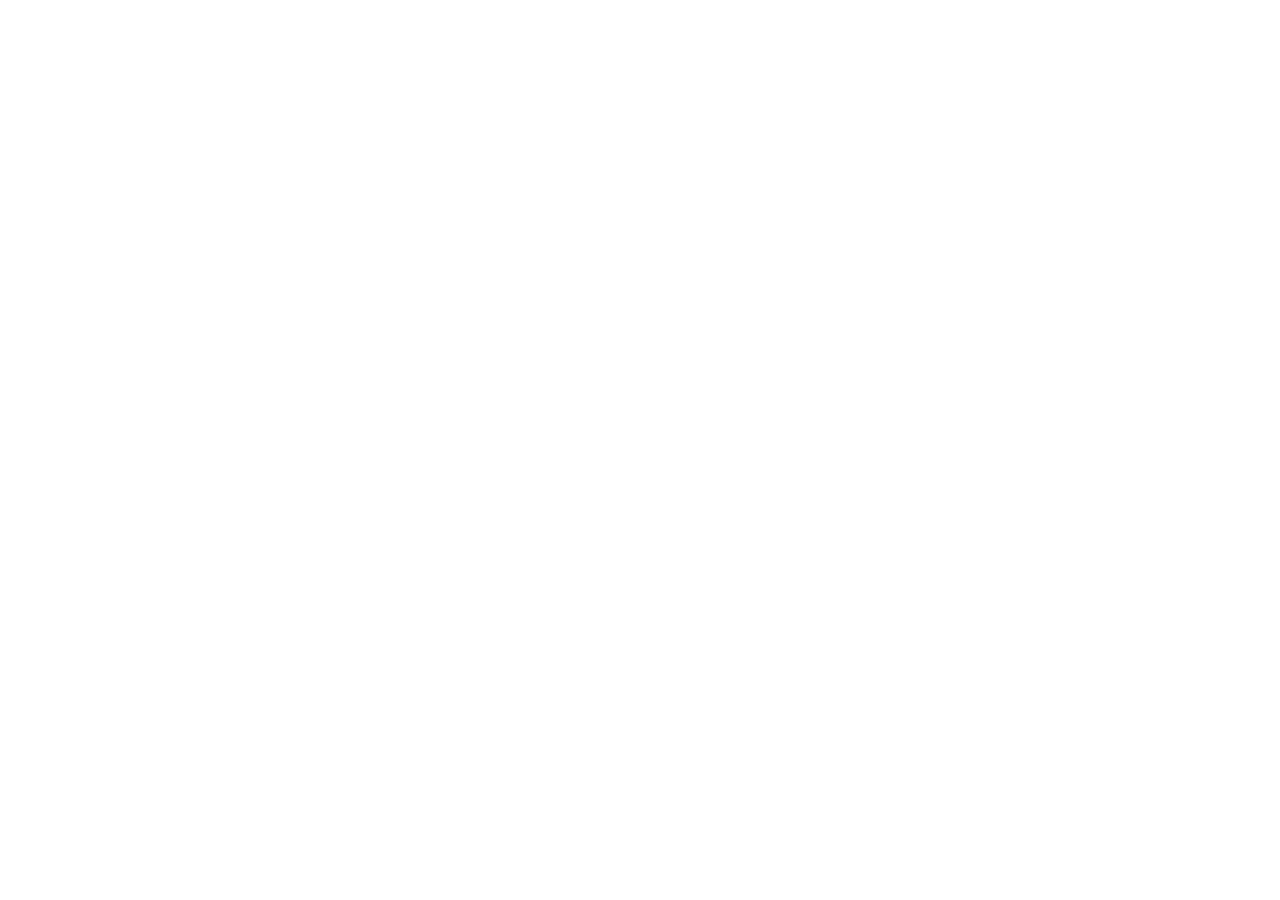
==== index.html @ d02ed981 "iniciando proyecto" ====
<!DOCTYPE html>
<html lang="en">
<head>
    <meta charset="UTF-8">
    <meta name="viewport" content="width=device-width, initial-scale=1.0">
    <title>Restaurante</title>
    <link rel="stylesheet" href="./css/normalize.css">
    <link rel="preconnect" href="https://fonts.googleapis.com">
    <link rel="preconnect" href="https://fonts.gstatic.com" crossorigin>
    <link href="https://fonts.googleapis.com/css2?family=Open+Sans:ital@0;1&display=swap" rel="stylesheet">
    <link rel="preconnect" href="https://fonts.googleapis.com">
    <link rel="preconnect" href="https://fonts.gstatic.com" crossorigin>
    <link href="https://fonts.googleapis.com/css2?family=Open+Sans:ital@0;1&family=PT+Sans&display=swap" rel="stylesheet">
    <link rel="stylesheet" href="./css/style.css">
</head>
<body>
    
</body>
</html>
---- css/style.css ----
:root {
    --fuenteHeading: 
}



.open-sans {
  font-family: "Open Sans", sans-serif;
  font-optical-sizing: auto;
  font-weight: 400;
  font-style: normal;
  font-variation-settings:
    "wdth" 100;
}

.pt-sans-regular {
  font-family: "PT Sans", sans-serif;
  font-weight: 400;
  font-style: normal;
}
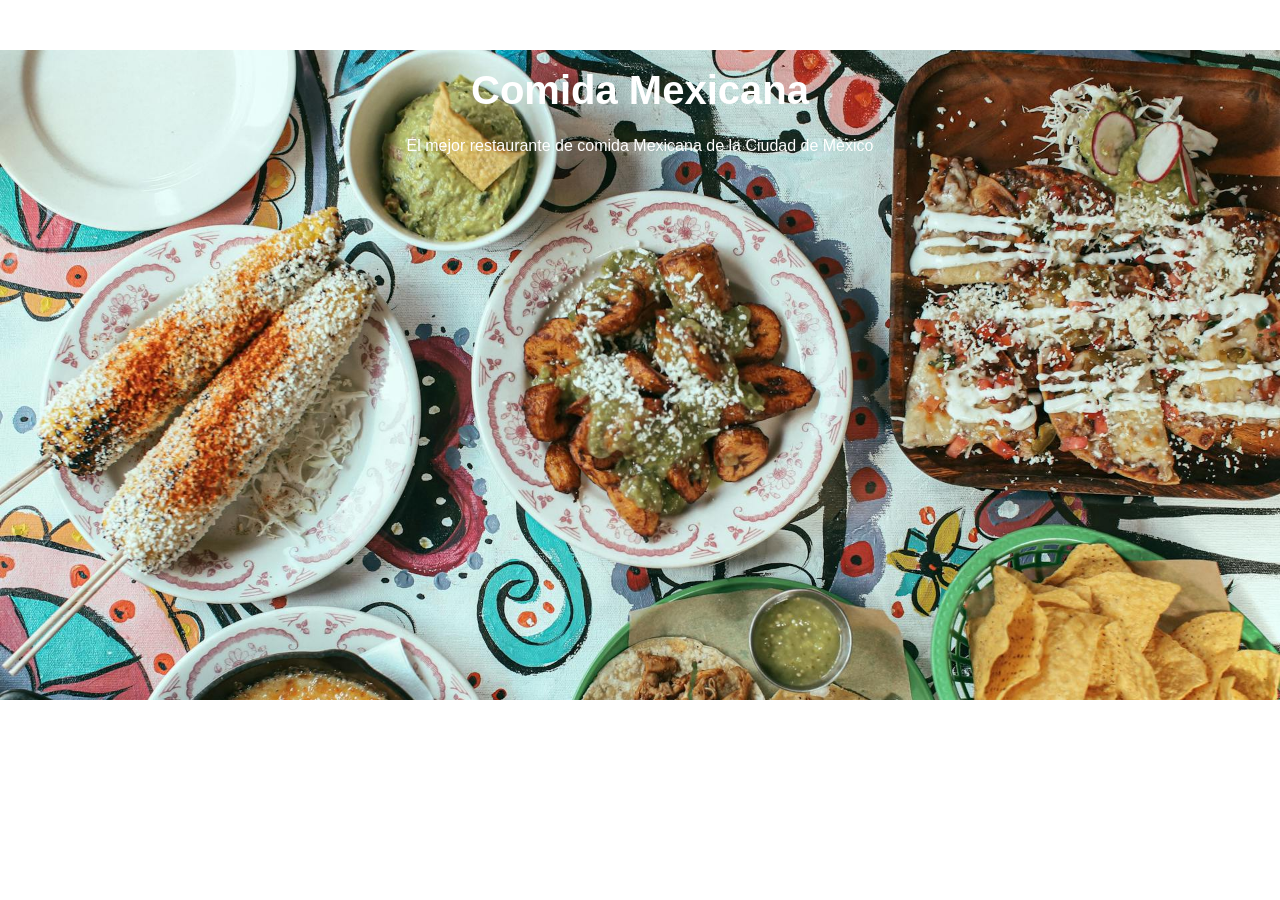
==== commit 8e2368b9: "creacion del header" ====
--- a/index.html
+++ b/index.html
@@ -14,6 +14,15 @@
     <link rel="stylesheet" href="./css/style.css">
 </head>
 <body>
-    
-</body>
+
+    <header class="header">
+
+        <div class="header__texto">
+            <h2 class="no-margin">Comida Mexicana</h2>
+            <p class="no-margin">El mejor restaurante de comida Mexicana de la Ciudad de Mèxico</p>
+              
+        </div>
+    </header>
+
+</body> 
 </html>
--- a/css/style.css
+++ b/css/style.css
@@ -1,8 +1,26 @@
 :root {
-    --fuenteHeading: 
-}
+    --fuenteHeading: 'PT sans', sans-serif;
+    --fuenteParrafos: 'Open Sans', sans-serif;
 
+    --primario: #784d3C;
+    --blanco: #ffffff;
+    --negro: #000000; 
+} 
 
+    html {
+        box-sizing: border-box;
+        font-size: 62.5%; /* 1 rem = 10px */
+    }
+
+    *, *:before, *:after {
+        box-sizing: inherit;
+    }
+
+    body {
+        font-family: var(--fuenteParrafos);
+        font-size: 1.6rem;
+        line-height: 2;
+    }
 
 .open-sans {
   font-family: "Open Sans", sans-serif;
@@ -18,3 +36,61 @@
   font-weight: 400;
   font-style: normal;
 }
+
+
+/** Globales **/
+
+.contenedor {
+    max-width: 120rem;
+    width: 90%;
+    margin: 0 auto;
+
+}
+
+a {
+    text-decoration: none;
+}
+h1, h2, h3, h4 {
+    font-family: var(--fuenteHeading);
+}
+h1 {
+    font-size: 4.8rem;
+}
+h2 {
+    font-size: 4rem;
+}
+h3 {
+    font-size: 3.2rem;
+}
+h4 {
+    font-size: 2.8rem;
+}
+img {
+    max-width: 100%;
+}
+
+/** Utilidades **/
+.no-margin {
+    margin: 0;
+}
+.no-padding {
+    padding: 0;
+}
+.centrar-texto {
+    text-align: center;
+}
+
+/** Header **/
+.header {
+    background-image: url(../img/banner.jpg);
+    height: 65rem;
+    background-size: cover     ;
+    background-repeat: no-repeat;
+    background-position: left center bottom ;
+}
+
+.header__texto {
+    text-align: center;
+color: var(--blanco);
+margin-top: 5rem;
+}
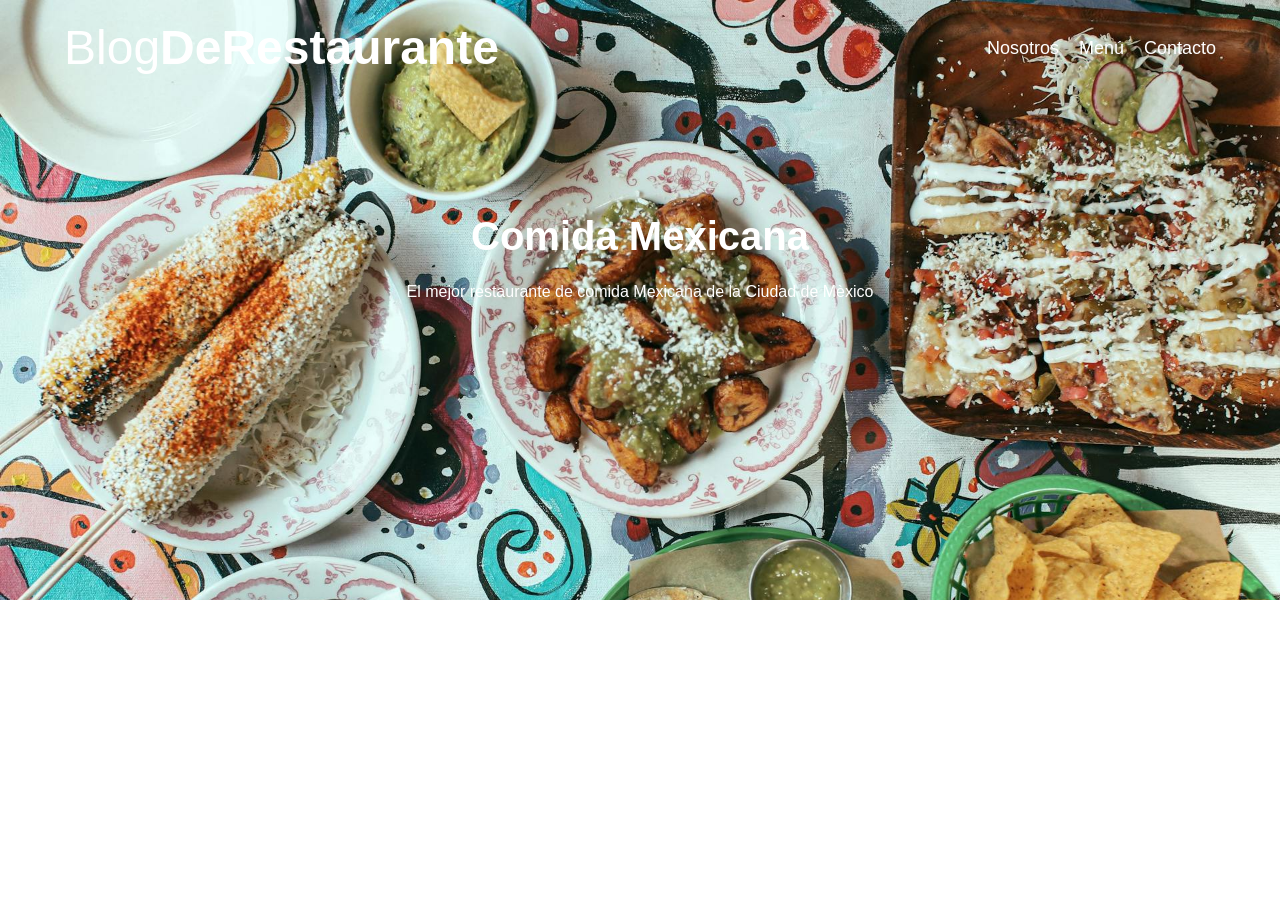
==== commit 053f1b74: "CSS al header" ====
--- a/index.html
+++ b/index.html
@@ -3,7 +3,7 @@
 <head>
     <meta charset="UTF-8">
     <meta name="viewport" content="width=device-width, initial-scale=1.0">
-    <title>Restaurante</title>
+    <title>Restaurante Comida Mexicana</title>
     <link rel="stylesheet" href="./css/normalize.css">
     <link rel="preconnect" href="https://fonts.googleapis.com">
     <link rel="preconnect" href="https://fonts.gstatic.com" crossorigin>
@@ -15,14 +15,31 @@
 </head>
 <body>
 
-    <header class="header">
+    <header class="header"> 
+
+        <div class="contenedor">
+            <div class="barra">
+                <a class="logo" href="index.html">
+                    <h1 class="logo__nombre no-margin centrar-texto">Blog<span class="logo__bold">DeRestaurante</span></h1>
+                </a>
+
+                <nav class="navegacion">
+                    <a href="nosotros.html" class="navegacion__enlace">Nosotros</a>
+                    <a href="menu.html" class="navegacion__enlace">Menú</a>
+                    <a href="contacto.html" class="navegacion__enlace">Contacto</a>
+                </nav>
+            </div>
+        </div>
+
+        <div class="header__logo">
+            
 
         <div class="header__texto">
             <h2 class="no-margin">Comida Mexicana</h2>
             <p class="no-margin">El mejor restaurante de comida Mexicana de la Ciudad de Mèxico</p>
-              
+            
         </div>
     </header>
 
 </body> 
-</html>+</html> 
--- a/css/style.css
+++ b/css/style.css
@@ -13,7 +13,7 @@
     }
 
     *, *:before, *:after {
-        box-sizing: inherit;
+        box-sizing: inherit; /**hereda lo del elemento padre html**/
     }
 
     body {
@@ -43,13 +43,14 @@
 .contenedor {
     max-width: 120rem;
     width: 90%;
-    margin: 0 auto;
+    margin: 0 auto; /**centra el contenido horizontalmente**/
 
 }
 
 a {
     text-decoration: none;
 }
+
 h1, h2, h3, h4 {
     font-family: var(--fuenteHeading);
 }
@@ -83,14 +84,56 @@
 /** Header **/
 .header {
     background-image: url(../img/banner.jpg);
-    height: 65rem;
+    height: 60rem;
     background-size: cover     ;
     background-repeat: no-repeat;
-    background-position: left center bottom ;
+    background-position: left center bottom;
 }
 
 .header__texto {
+text-align: center;
+color: var(--blanco);
+margin-top: 1rem;
+}
+
+@media (min-width: 768px) {
+    .header__texto {
+        margin-top: 10rem;
+    }
+}
+
+@media (min-width: 768px) {
+    .barra {
+        display: flex;
+        justify-content: space-between; /** alinear horizontalmente**/
+        align-items: center; /** Alinear verticalmente**/
+    }
+}
+
+.logo {
+    color: var(--blanco);
+
+}
+
+.logo__nombre {
+    font-weight: 400;
+}
+
+.logo__bold {
+    font-weight: 700;
+}
+
+
+@media (min-width: 768px) {
+    .navegacion {
+        display: flex;
+        gap: 2rem;   
+    }
+}
+.navegacion__enlace {
+    display: block;
     text-align: center;
-color: var(--blanco);
-margin-top: 5rem;
-}+    font-size: 1.8rem;
+    color: var(--blanco);
+}
+
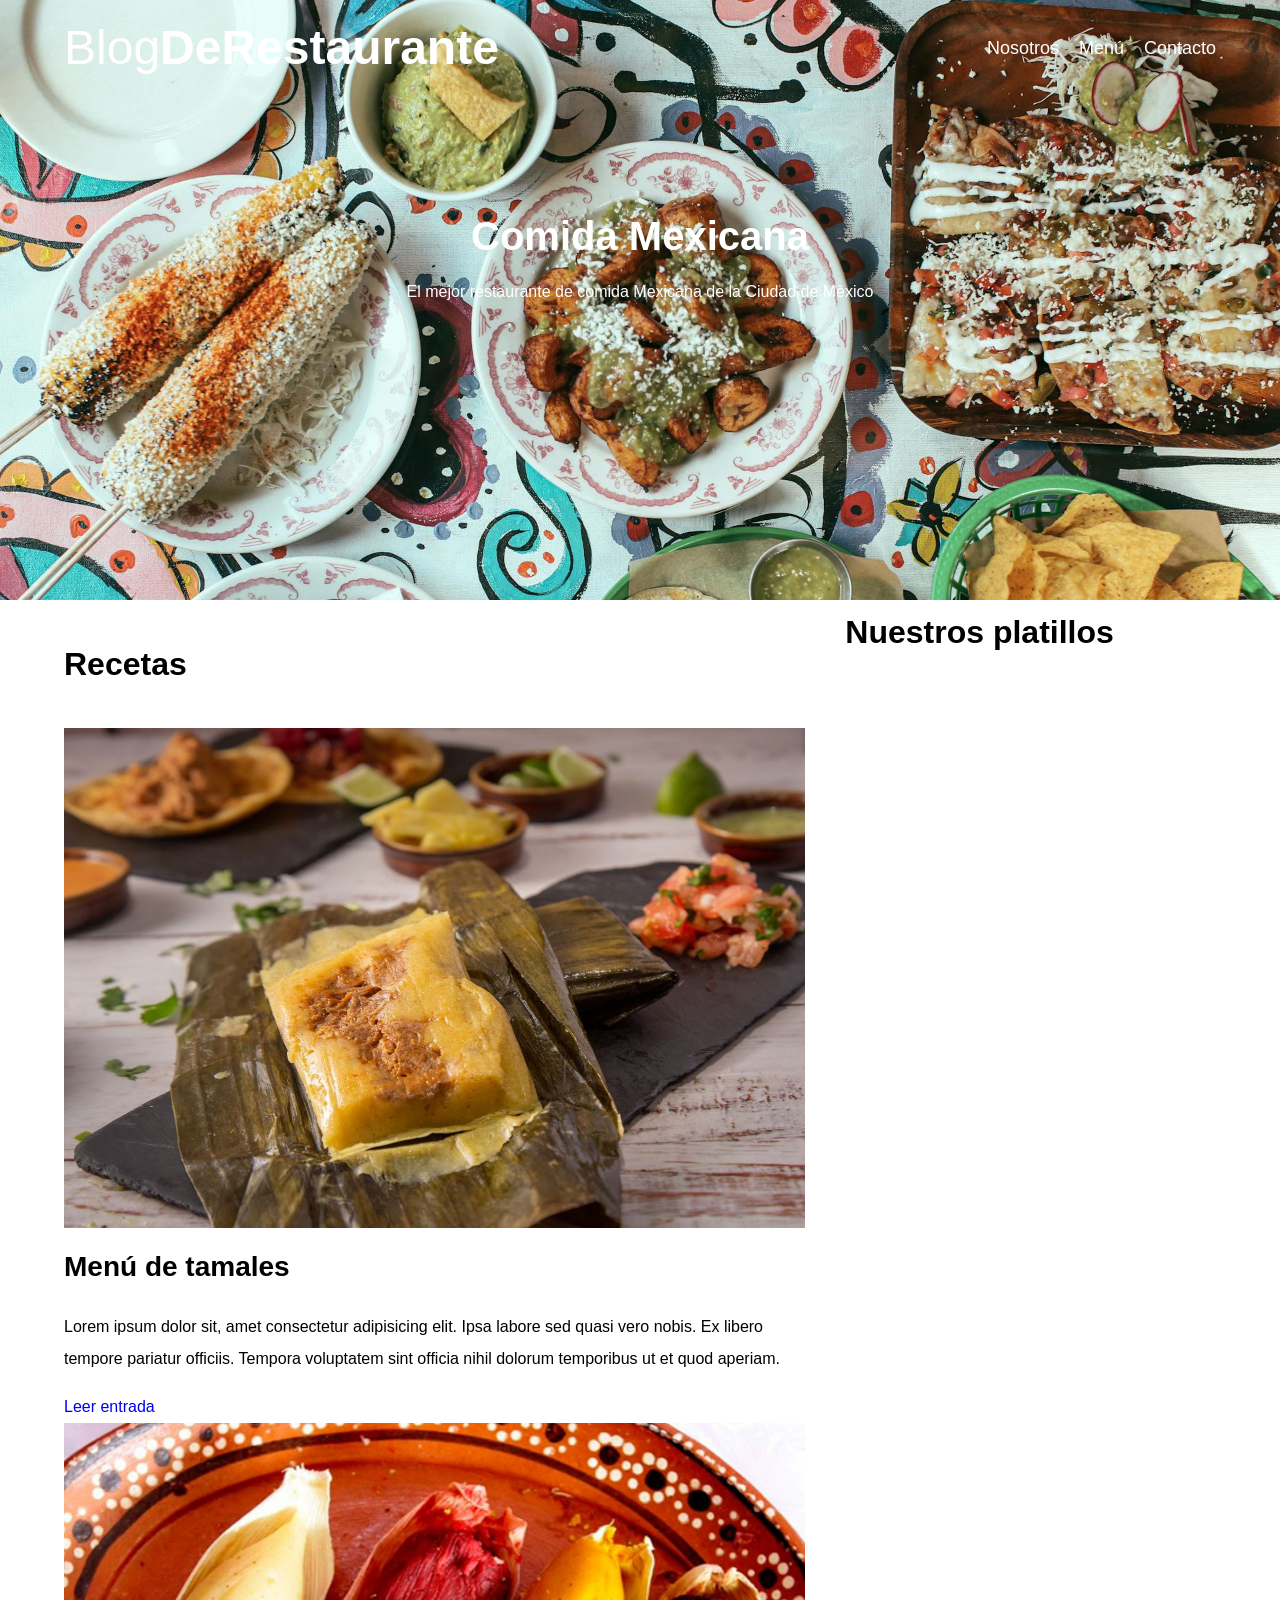
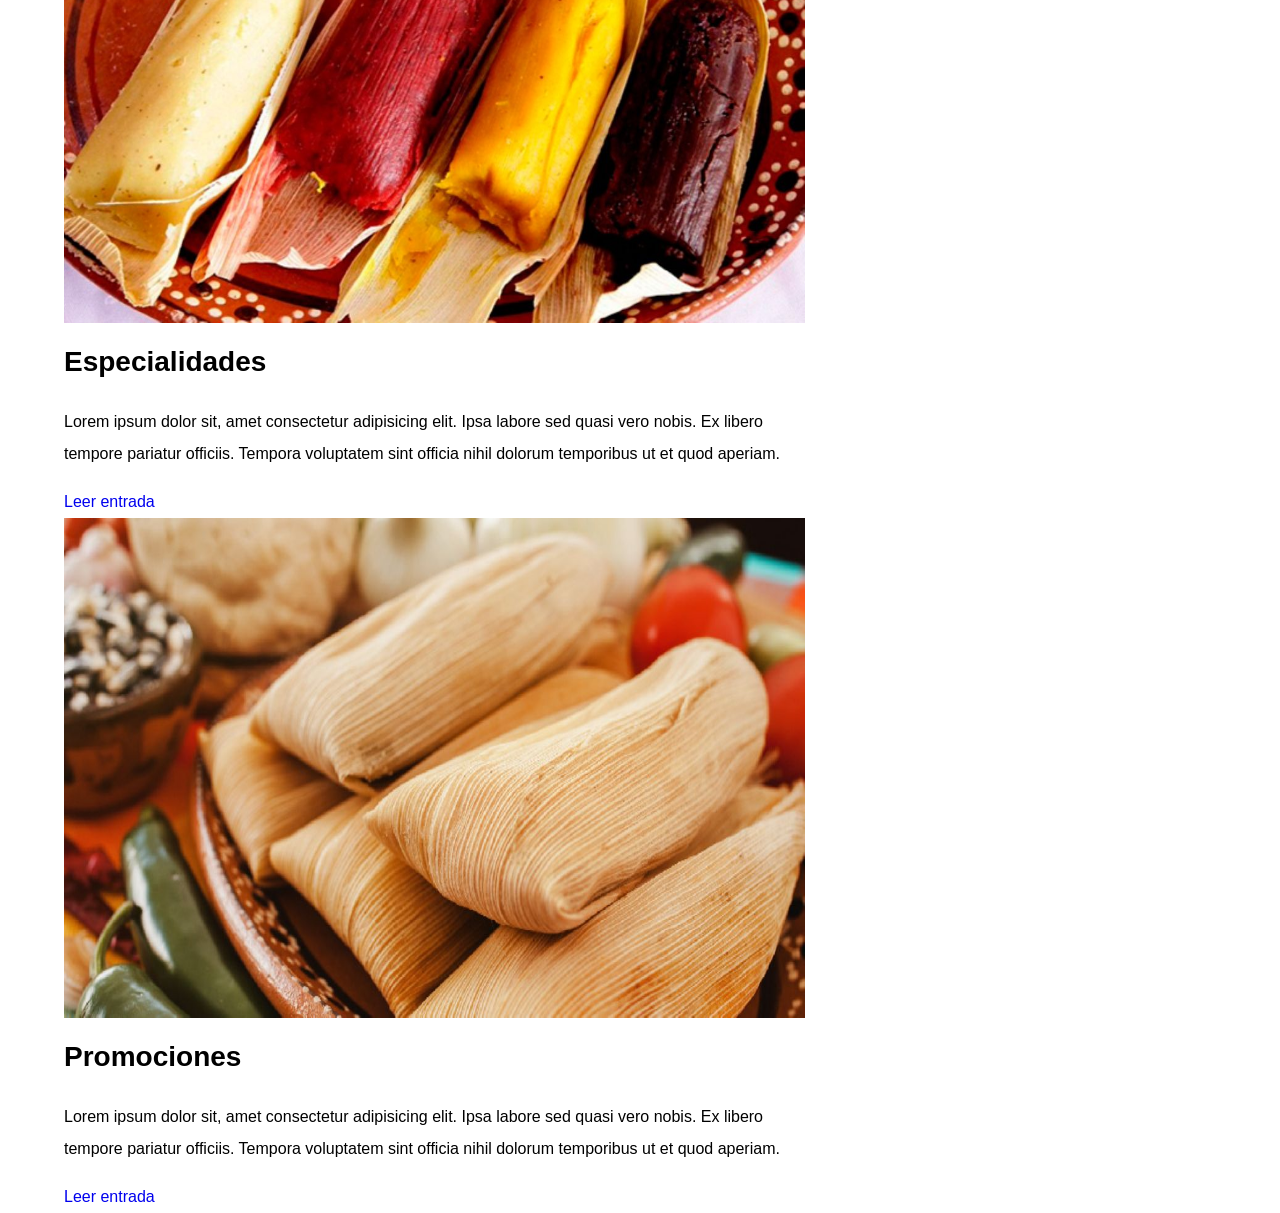
==== commit 29791e21: "creando el blog" ====
--- a/index.html
+++ b/index.html
@@ -41,5 +41,55 @@
         </div>
     </header>
 
+    <div class="contenedor contenido-principal"> 
+        <main class="blog">
+            <h3>Recetas</h3> 
+            <article class="entrada">
+                <div class="entrada__imagen">
+                    <img src="./img/blog1.jpg" width="3000px" height="500" alt="imagen tamales">
+                </div>
+
+                <div class="entrada__contenido">
+                    <h4 class="no-margin">Menú de tamales</h4>
+                    <p>Lorem ipsum dolor sit, amet consectetur adipisicing elit.
+                       Ipsa labore sed quasi vero nobis. Ex libero tempore pariatur officiis. 
+                       Tempora voluptatem sint officia nihil dolorum temporibus ut et quod aperiam.</p> 
+                       <a href="entrada.html" class="boton boton--primario">Leer entrada</a>
+                </div>
+            </article>
+
+             <article class="entrada"></article>
+                <div class="entrada__imagen">
+                    <img src="./img/blog2.jpg" width="3000px" height="500" alt="imagen tamales">
+                </div>
+
+                <div class="entrada__contenido">
+                    <h4 class="no-margin">Especialidades</h4>
+                    <p>Lorem ipsum dolor sit, amet consectetur adipisicing elit.
+                       Ipsa labore sed quasi vero nobis. Ex libero tempore pariatur officiis. 
+                       Tempora voluptatem sint officia nihil dolorum temporibus ut et quod aperiam.</p> 
+                       <a href="entrada.html" class="boton boton--primario">Leer entrada</a>
+                </div>
+            </article>
+
+             <article class="entrada"></article>
+                <div class="entrada__imagen">
+                    <img src="./img/blog3.jpg" width="3000px" height="500" alt="imagen tamales">
+                </div>
+
+                <div class="entrada__contenido">
+                    <h4 class="no-margin">Promociones</h4>
+                    <p>Lorem ipsum dolor sit, amet consectetur adipisicing elit.
+                       Ipsa labore sed quasi vero nobis. Ex libero tempore pariatur officiis. 
+                       Tempora voluptatem sint officia nihil dolorum temporibus ut et quod aperiam.</p> 
+                       <a href="entrada.html" class="boton boton--primario">Leer entrada</a>
+                </div>
+
+        </main>
+        <aside class="sidebar">
+            <h3 class="no-margin">Nuestros platillos</h3>
+           
+    </div>
+
 </body> 
 </html> 
--- a/css/style.css
+++ b/css/style.css
@@ -137,3 +137,10 @@
     color: var(--blanco);
 }
 
+@media (min-width: 768px) {
+    .contenido-principal {
+        display: grid;
+        grid-template-columns: 2fr 1fr;
+        column-gap: 4rem;
+    }
+}
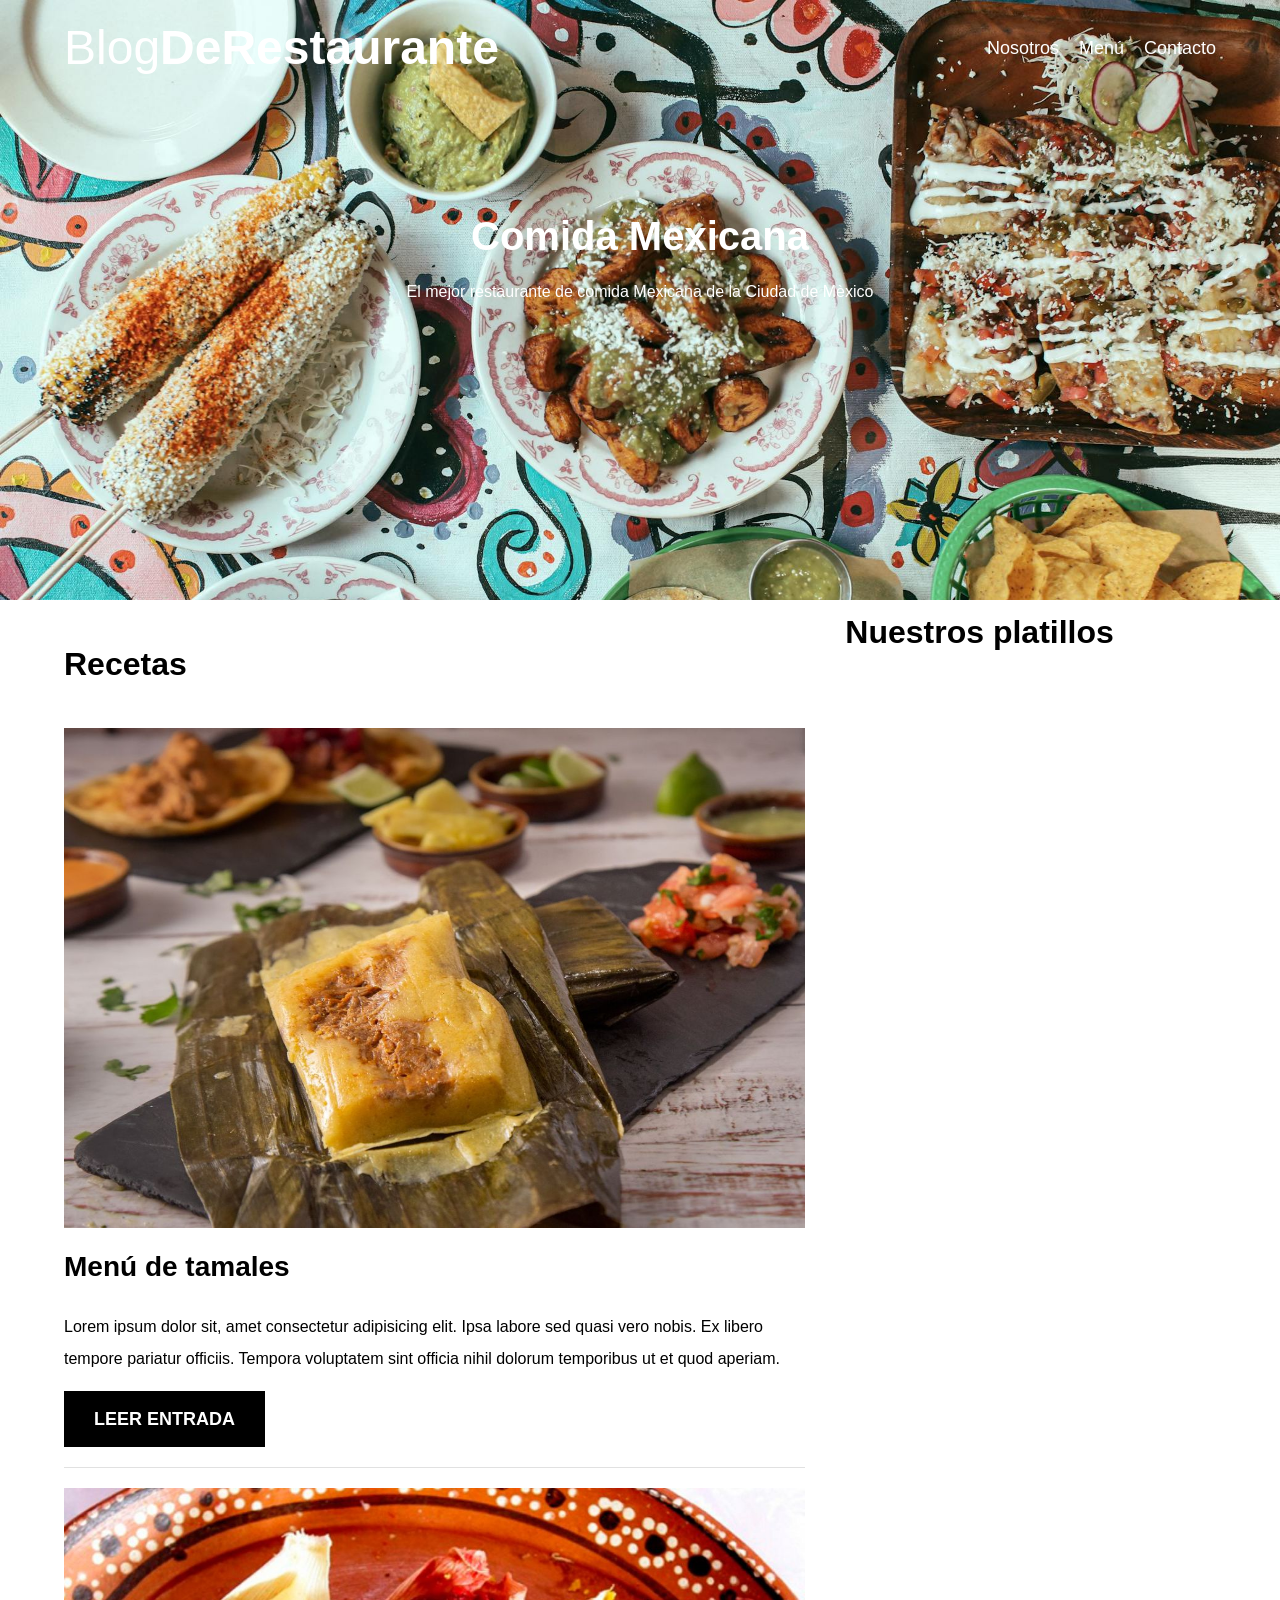
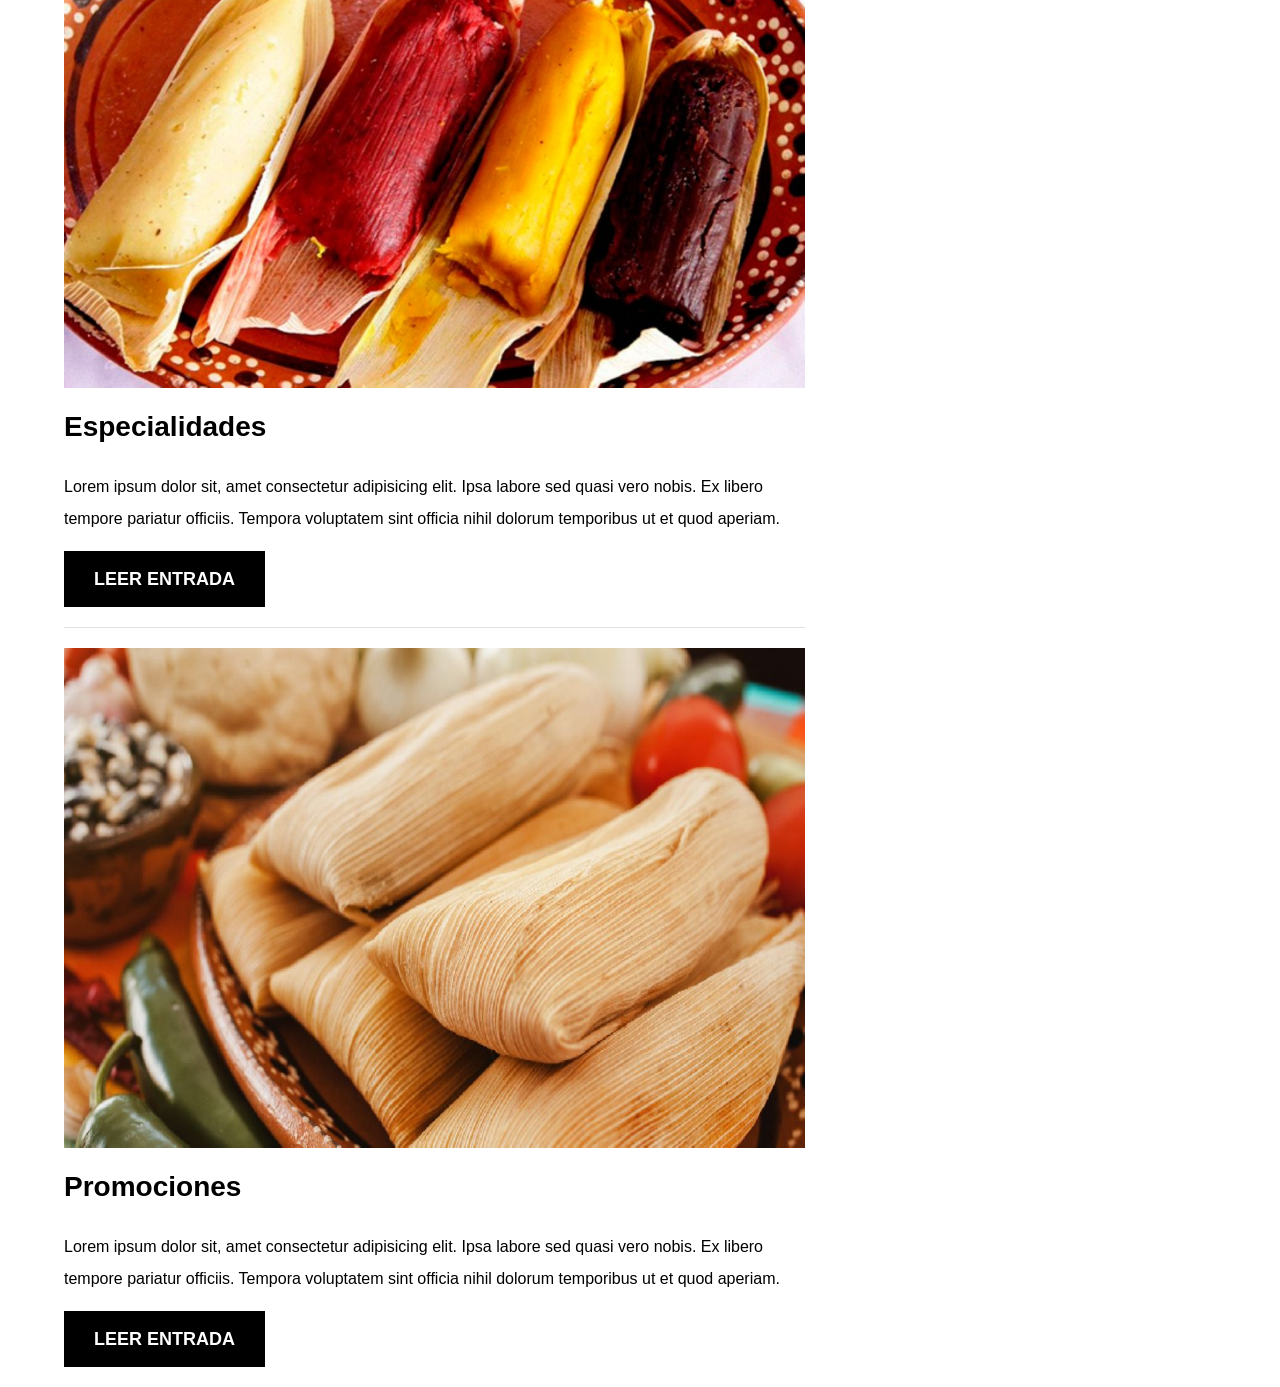
==== commit 8d26b738: "finalizando el blog" ====
--- a/index.html
+++ b/index.html
@@ -58,7 +58,7 @@
                 </div>
             </article>
 
-             <article class="entrada"></article>
+             <article class="entrada">
                 <div class="entrada__imagen">
                     <img src="./img/blog2.jpg" width="3000px" height="500" alt="imagen tamales">
                 </div>
@@ -72,7 +72,7 @@
                 </div>
             </article>
 
-             <article class="entrada"></article>
+             <article class="entrada">
                 <div class="entrada__imagen">
                     <img src="./img/blog3.jpg" width="3000px" height="500" alt="imagen tamales">
                 </div>
@@ -84,7 +84,7 @@
                        Tempora voluptatem sint officia nihil dolorum temporibus ut et quod aperiam.</p> 
                        <a href="entrada.html" class="boton boton--primario">Leer entrada</a>
                 </div>
-
+            </article>    
         </main>
         <aside class="sidebar">
             <h3 class="no-margin">Nuestros platillos</h3>
--- a/css/style.css
+++ b/css/style.css
@@ -3,6 +3,7 @@
     --fuenteParrafos: 'Open Sans', sans-serif;
 
     --primario: #784d3C;
+    --gris: #e1e1e1;
     --blanco: #ffffff;
     --negro: #000000; 
 } 
@@ -144,3 +145,37 @@
         column-gap: 4rem;
     }
 }
+
+
+.entrada {
+    border-bottom: 1px solid var(--gris);
+    margin-bottom: 2rem;
+}
+
+.entrada:last-of-type {
+    border: none;
+    margin-bottom: 0;
+}
+
+.boton {
+    display: block;
+    font-family: var(--fuenteHeading);
+    color: var(--blanco);
+    text-align: center;
+    padding: 1rem 3rem;
+    font-size: 1.8rem;
+    text-transform: uppercase;
+    font-weight: 700;
+    margin-bottom: 2rem;
+}
+
+@media (min-width: 768px) {
+    .boton {
+        display: inline-block;
+    }
+}
+
+.boton--primario {
+    background-color: var(--negro);
+}
+
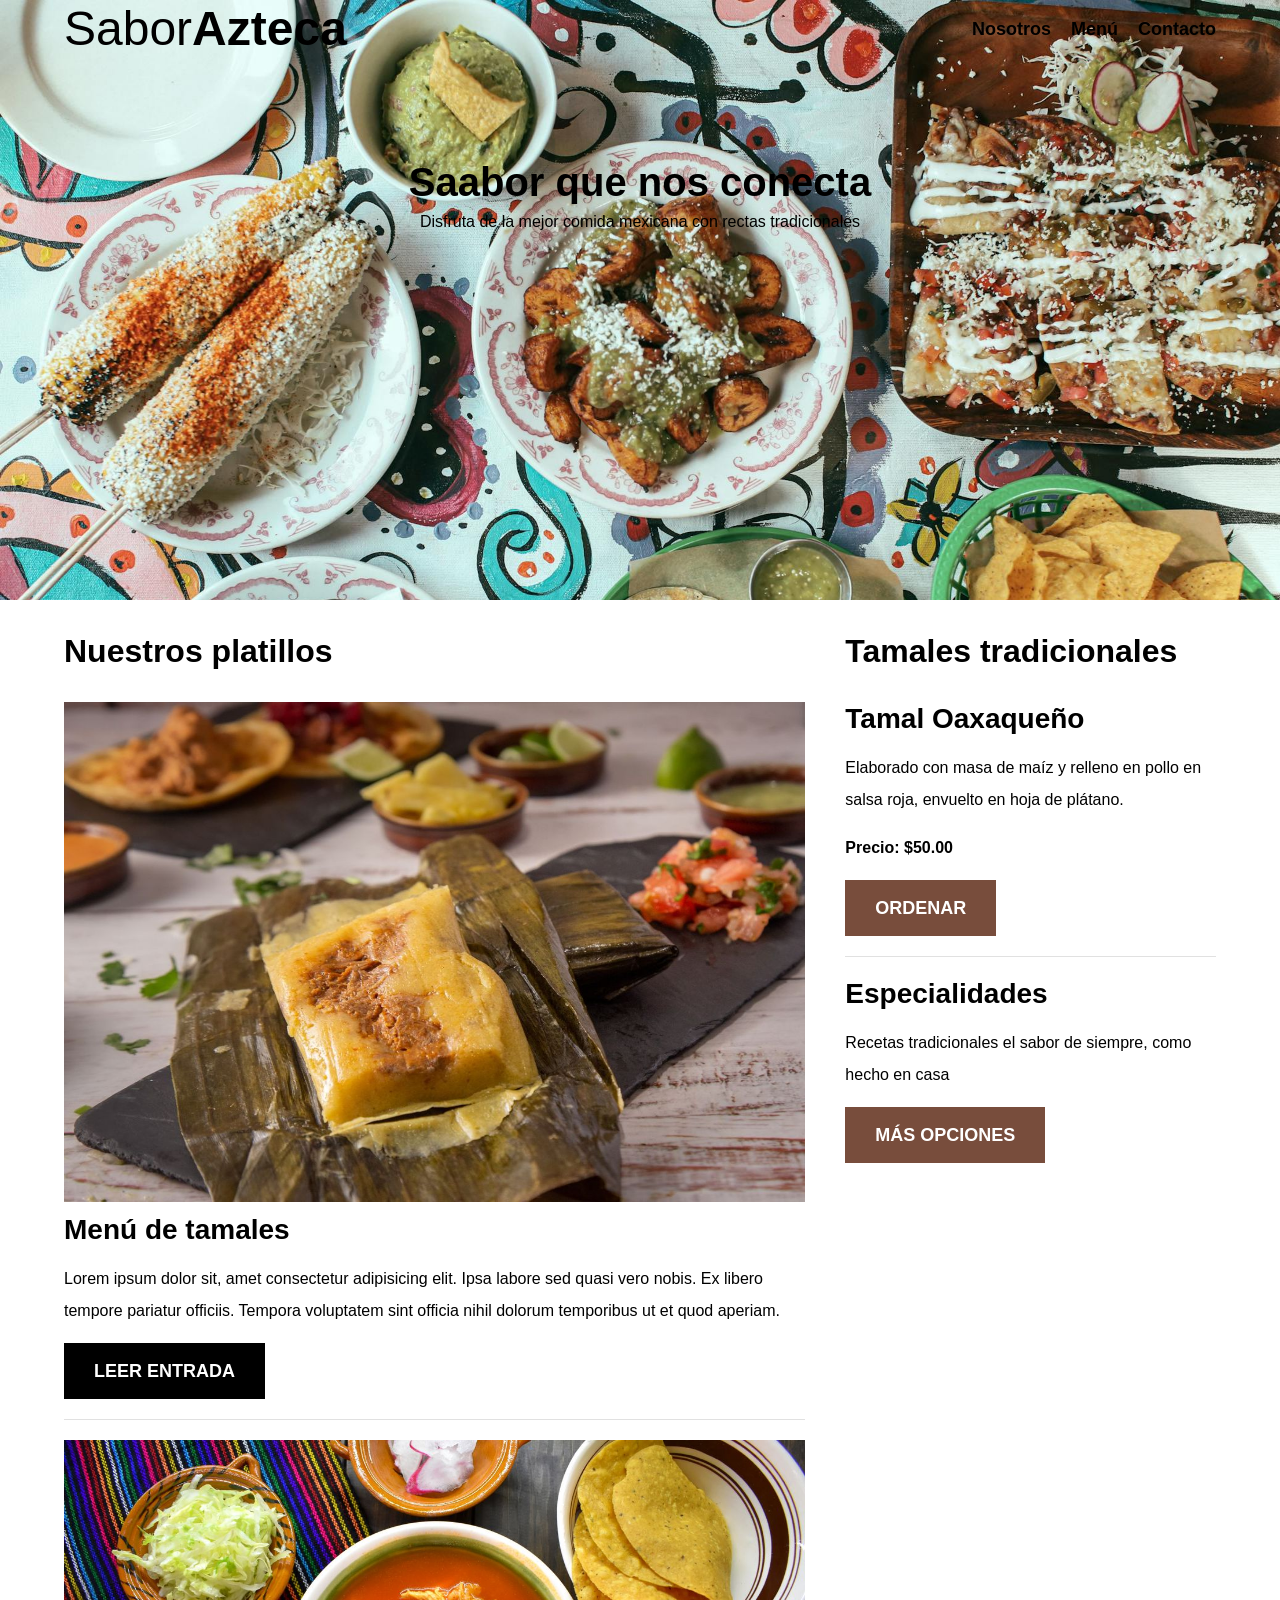
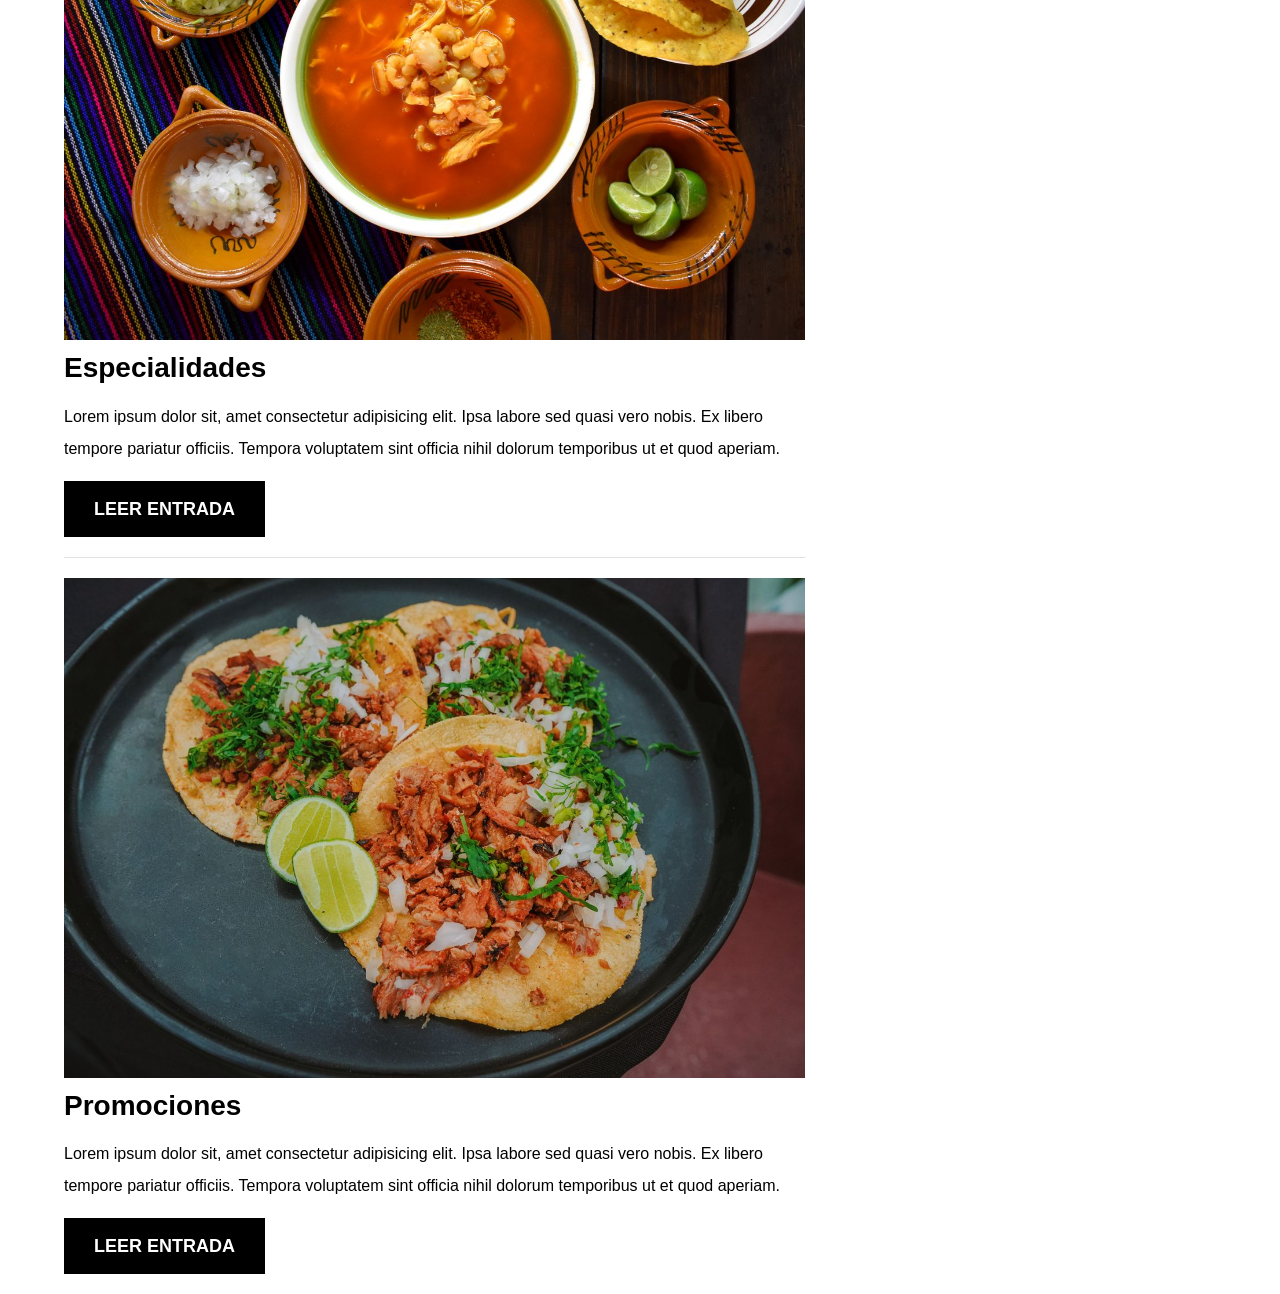
==== commit e176de39: "creando la barra lateral" ====
--- a/index.html
+++ b/index.html
@@ -20,7 +20,7 @@
         <div class="contenedor">
             <div class="barra">
                 <a class="logo" href="index.html">
-                    <h1 class="logo__nombre no-margin centrar-texto">Blog<span class="logo__bold">DeRestaurante</span></h1>
+                    <h1 class="logo__nombre no-margin centrar-texto">Sabor<span class="logo__bold">Azteca</span></h1>
                 </a>
 
                 <nav class="navegacion">
@@ -35,15 +35,15 @@
             
 
         <div class="header__texto">
-            <h2 class="no-margin">Comida Mexicana</h2>
-            <p class="no-margin">El mejor restaurante de comida Mexicana de la Ciudad de Mèxico</p>
+            <h2 class="no-margin">Saabor que nos conecta</h2>
+            <p class="no-margin">Disfruta de la mejor comida mexicana con rectas tradicionales</p>
             
         </div>
     </header>
 
     <div class="contenedor contenido-principal"> 
         <main class="blog">
-            <h3>Recetas</h3> 
+            <h3>Nuestros platillos</h3> 
             <article class="entrada">
                 <div class="entrada__imagen">
                     <img src="./img/blog1.jpg" width="3000px" height="500" alt="imagen tamales">
@@ -70,7 +70,12 @@
                        Tempora voluptatem sint officia nihil dolorum temporibus ut et quod aperiam.</p> 
                        <a href="entrada.html" class="boton boton--primario">Leer entrada</a>
                 </div>
+
+        
             </article>
+
+
+            
 
              <article class="entrada">
                 <div class="entrada__imagen">
@@ -87,8 +92,29 @@
             </article>    
         </main>
         <aside class="sidebar">
-            <h3 class="no-margin">Nuestros platillos</h3>
-           
+            <h3>Tamales tradicionales</h3>
+            
+            <ul class="menu no-padding">
+                <li class="widget-menu">
+                    <h4 class="no-margin"">Tamal Oaxaqueño</h4>
+                    <p class="widget-tamales__label">Elaborado con masa de maíz y relleno en pollo en salsa roja, 
+                                                     envuelto en hoja de plátano.</p>
+                        <span class="widget-menu__precio">Precio: $50.00</span>
+
+                    </p>
+                    <a href="entrada.html" class="boton boton--secundario">Ordenar</a>
+                </li>  
+
+                <li class="widget-menu">
+                    <h4 class="no-margin"">Especialidades</h4>
+                    <p class="widget-tamales__label">Recetas tradicionales el sabor de siempre, como hecho en casa</p>
+                    
+                    </p>
+                    <a href="entrada.html" class="boton boton--secundario">Más opciones</a>
+                </li>
+               
+            </ul>
+        </aside>    
     </div>
 
 </body> 
--- a/css/style.css
+++ b/css/style.css
@@ -54,6 +54,7 @@
 
 h1, h2, h3, h4 {
     font-family: var(--fuenteHeading);
+    line-height: 1.2;
 }
 h1 {
     font-size: 4.8rem;
@@ -93,7 +94,7 @@
 
 .header__texto {
 text-align: center;
-color: var(--blanco);
+color: var(--negro);
 margin-top: 1rem;
 }
 
@@ -112,7 +113,7 @@
 }
 
 .logo {
-    color: var(--blanco);
+    color: var(--negro);
 
 }
 
@@ -135,7 +136,8 @@
     display: block;
     text-align: center;
     font-size: 1.8rem;
-    color: var(--blanco);
+    color: var(--negro);
+    font-weight: bold;
 }
 
 @media (min-width: 768px) {
@@ -179,3 +181,36 @@
     background-color: var(--negro);
 }
 
+.boton--secundario {
+    background-color: var(--primario);
+}
+
+.menu {
+    list-style: none;
+}
+
+.widget-menu {
+    border-bottom: 1px solid var(--gris);
+    margin-bottom: 2rem;
+
+}
+
+.widget-menu:last-of-type {
+    border: none;
+    margin-bottom: 0;
+}
+
+.widget-tamales__label {
+    font-family: var(--fuenteHeading);
+    font-weight: normal;
+}
+
+.widget-menu__precio {
+    font-weight: bold;
+}
+
+.widget-tamales__label,
+.widget-menu__precio { 
+    font-size: 2 rem;
+
+}
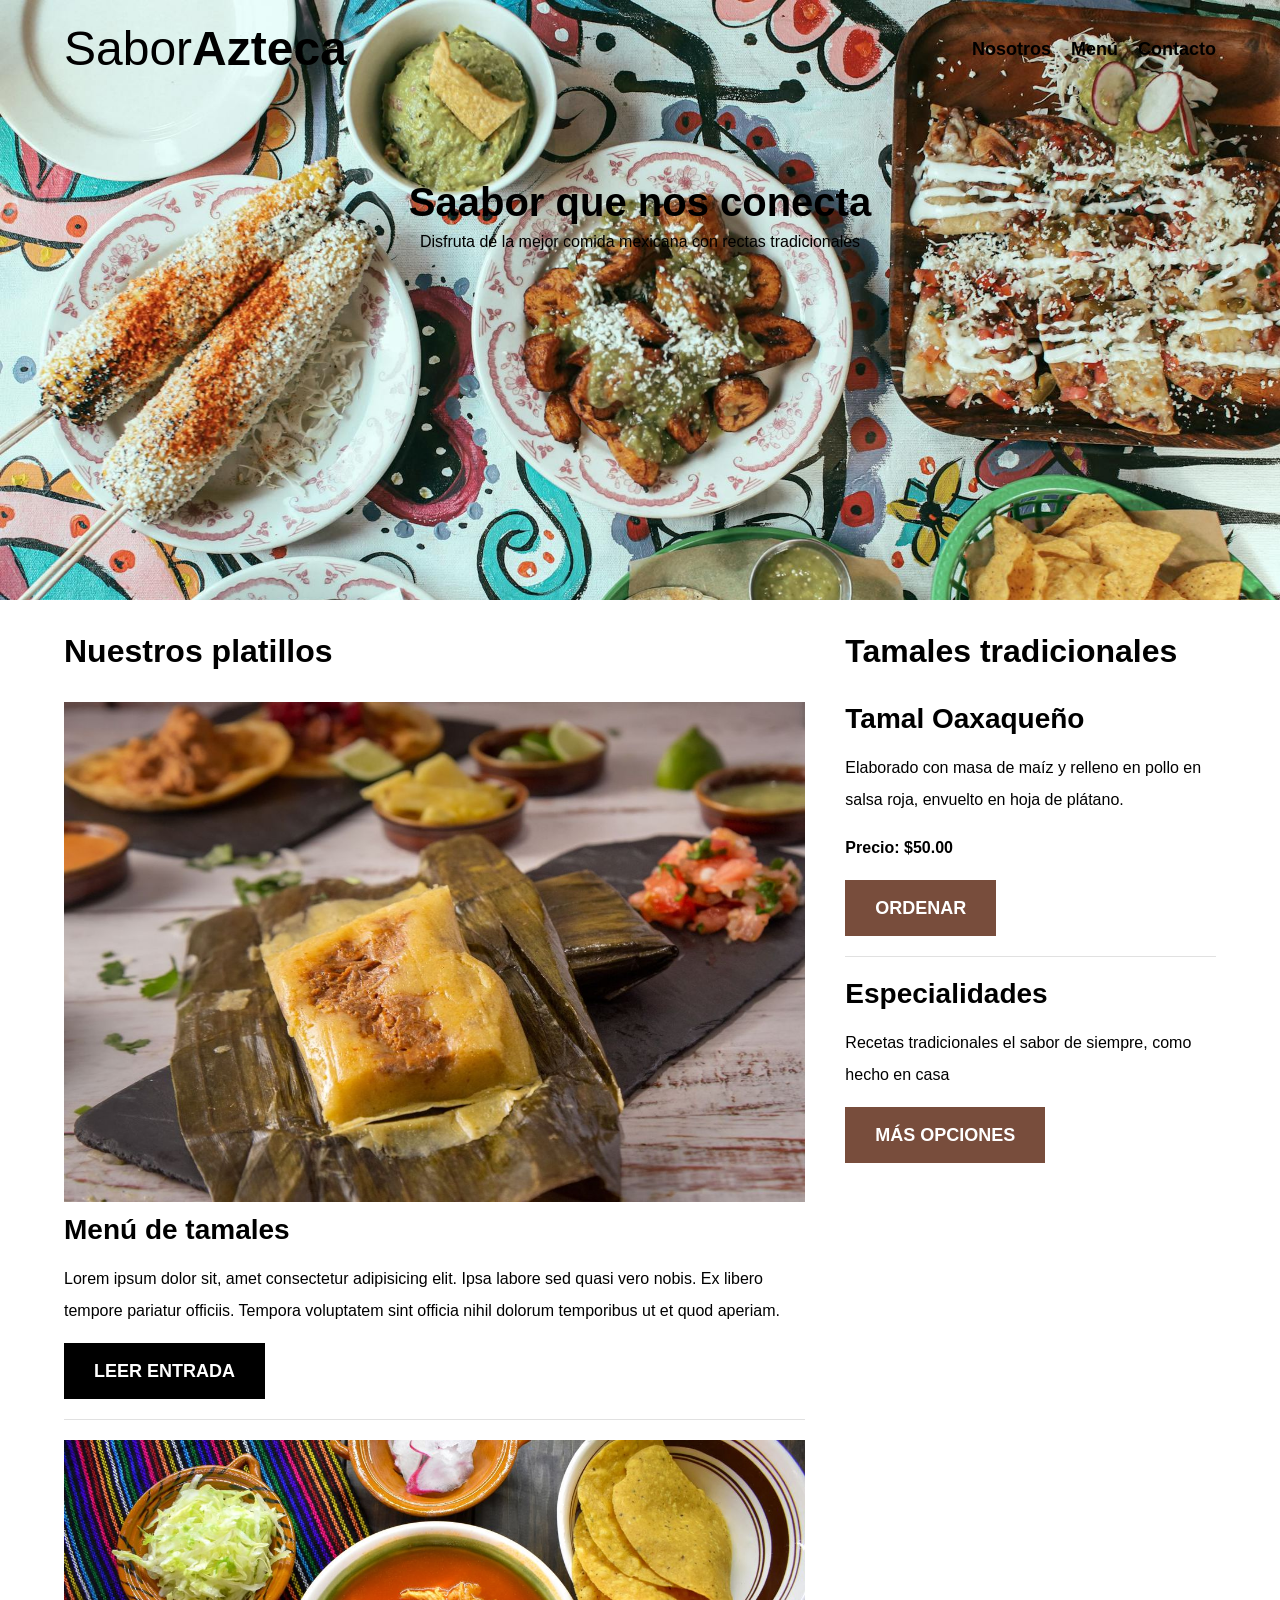
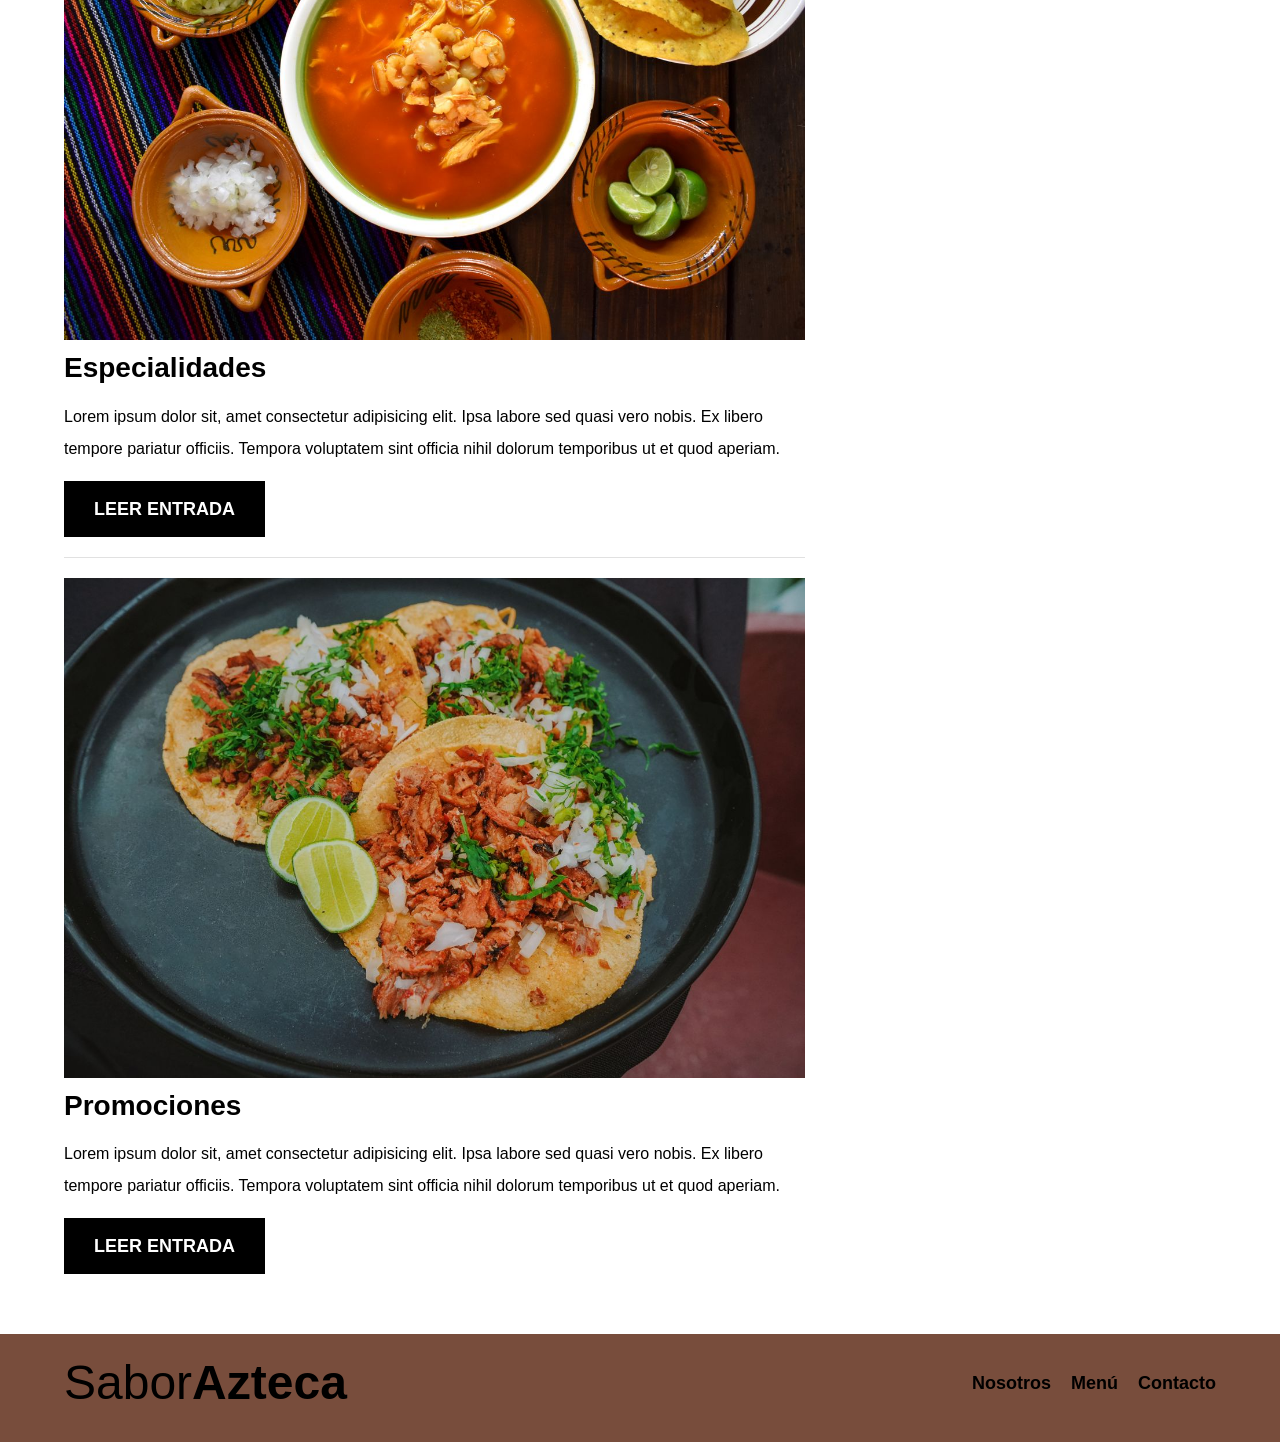
==== commit 104eff4f: "creando el footer" ====
--- a/index.html
+++ b/index.html
@@ -70,12 +70,7 @@
                        Tempora voluptatem sint officia nihil dolorum temporibus ut et quod aperiam.</p> 
                        <a href="entrada.html" class="boton boton--primario">Leer entrada</a>
                 </div>
-
-        
             </article>
-
-
-            
 
              <article class="entrada">
                 <div class="entrada__imagen">
@@ -111,11 +106,25 @@
                     
                     </p>
                     <a href="entrada.html" class="boton boton--secundario">Más opciones</a>
-                </li>
-               
+                </li>       
             </ul>
         </aside>    
-    </div>
+    </div> 
+
+    <footer class="footer">
+    <div class="contenedor">
+            <div class="barra">
+                <a class="logo" href="index.html">
+                    <h1 class="logo__nombre no-margin centrar-texto">Sabor<span class="logo__bold">Azteca</span></h1>
+                </a>
+
+                <nav class="navegacion">
+                    <a href="nosotros.html" class="navegacion__enlace">Nosotros</a>
+                    <a href="menu.html" class="navegacion__enlace">Menú</a>
+                    <a href="contacto.html" class="navegacion__enlace">Contacto</a>
+                </nav>
+            </div>
+        </div>
 
 </body> 
 </html> 
--- a/css/style.css
+++ b/css/style.css
@@ -3,6 +3,7 @@
     --fuenteParrafos: 'Open Sans', sans-serif;
 
     --primario: #784d3C;
+    --secundario: #e6e6e6;
     --gris: #e1e1e1;
     --blanco: #ffffff;
     --negro: #000000; 
@@ -43,7 +44,7 @@
 
 .contenedor {
     max-width: 120rem;
-    width: 90%;
+    width: 90%; /**para que el contenido no se desborde**/
     margin: 0 auto; /**centra el contenido horizontalmente**/
 
 }
@@ -110,6 +111,10 @@
         justify-content: space-between; /** alinear horizontalmente**/
         align-items: center; /** Alinear verticalmente**/
     }
+}
+
+.barra {
+    padding-top: 2rem;
 }
 
 .logo {
@@ -212,5 +217,10 @@
 .widget-tamales__label,
 .widget-menu__precio { 
     font-size: 2 rem;
-
+}
+
+.footer {
+    background-color: var(--primario);
+    padding-bottom: 3rem;
+    margin-top: 4rem;
 }
